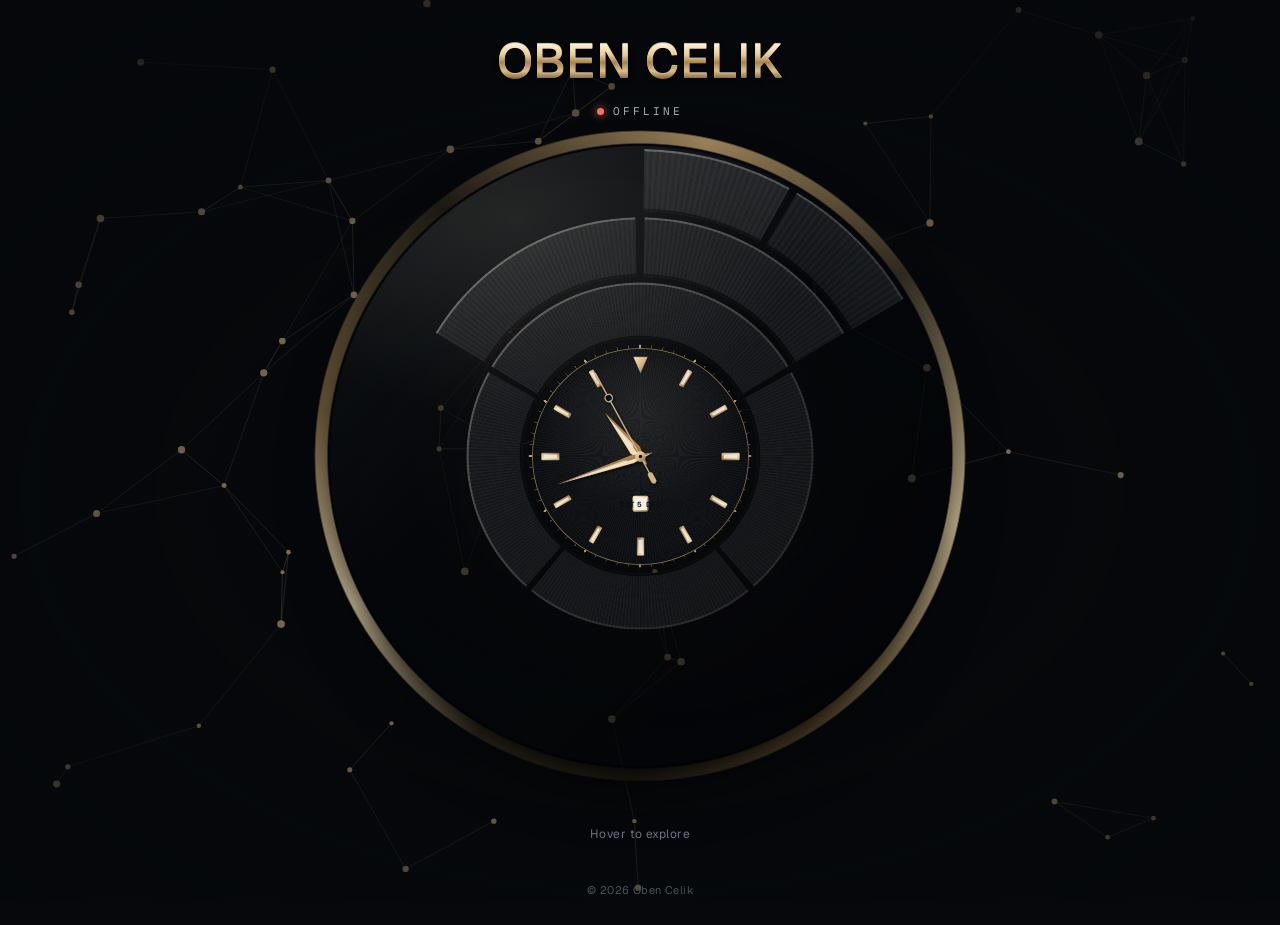
==== index.html @ d440b131 "Home: the dial becomes a watch, with a Lisbon clock and a gold nameplate - The centre is an analogue" ====
<!DOCTYPE html>
<html lang="en">
<head>
  <meta charset="UTF-8" />
  <meta name="viewport" content="width=device-width, initial-scale=1.0" />
  <title>OBEN CELIK</title>
  <meta name="description" content="Oben Celik, Product Manager in Lisbon. Case studies of my work, and the apps I shipped." />
  <link rel="preconnect" href="https://fonts.googleapis.com">
  <link rel="preconnect" href="https://fonts.gstatic.com" crossorigin>
  <link href="https://fonts.googleapis.com/css2?family=Geist:wght@300;400;500;600&family=Geist+Mono:wght@400&display=swap" rel="stylesheet">
  <link rel="stylesheet" href="assets/dial.css">
  <style>
    :root {
      --bg: #06080B;
      --ink: #F3EFE7;
      --text: #A9AEB6;
      --muted: #6E747D;
      --accent: #D4B483;
      --ease: cubic-bezier(.2, .8, .2, 1);
    }
    * { box-sizing: border-box; }
    html, body { margin: 0; }
    body {
      min-height: 100vh;
      background: var(--bg);
      color: var(--text);
      font-family: 'Geist', 'Helvetica Neue', sans-serif;
      -webkit-font-smoothing: antialiased;
      overflow-x: hidden;
      display: flex;
      flex-direction: column;
    }
    a { color: var(--text); }
    a:hover { color: var(--ink); }
    ::selection { background: var(--accent); color: var(--bg); }

    #network-bg { position: fixed; inset: 0; width: 100%; height: 100%; z-index: 0; pointer-events: none; opacity: 1; }
    .vignette {
      position: fixed; inset: 0; z-index: 0; pointer-events: none;
      background: radial-gradient(ellipse 70% 65% at 50% 55%, rgba(6,8,11,0.1) 0%, rgba(6,8,11,0.55) 60%, rgba(6,8,11,0.9) 100%);
    }

    .site-header, main, footer { position: relative; z-index: 1; }
    .site-header {
      display: flex; flex-wrap: wrap; justify-content: center; align-items: center; gap: 16px;
      padding: 20px clamp(16px, 4vw, 56px);
    }
    .brand { text-decoration: none; font-size: 48px; font-weight: 500; letter-spacing: 0.02em; text-transform: uppercase; color: var(--accent); padding: 10px 0; }
    .brand:hover { color: var(--accent); }
    /* entrance: the name drops in with the dial, the hint arrives last */
    @keyframes drop-in { from { opacity: 0; translate: 0 -8px; } }
    @keyframes fade-in { from { opacity: 0; } }
    .brand { animation: drop-in .8s var(--ease) both; }
    .hint { animation: fade-in .6s ease 1.1s both; }
    @media (prefers-reduced-motion: reduce) { .brand, .hint { animation: none; } }
    /* the name is drawn on a canvas that breaks into gold dots near the cursor
       (assets/name-particles.js): the real text stays for clicks and screen readers, just invisible */
    .brand.as-dots { color: transparent; animation: none; }
    /* without the canvas (reduced motion): the same polished gold, as plain text */
    .brand:not(.as-dots) {
      background: linear-gradient(180deg, #FFF4DC 18%, #E7CB93 40%, #A9834E 58%, #DDBE88 76%, #8F6E3E 92%);
      -webkit-background-clip: text; background-clip: text; color: transparent;
      filter: drop-shadow(0 2px 3px rgba(0,0,0,0.6));
    }
    .name-dots { position: absolute; left: 0; top: 0; z-index: 3; pointer-events: none; }

    /* status under the name: working (green, gently pulsing), studying (orange), offline (red) */
    .presence {
      flex-basis: 100%; margin: -14px 0 0; display: flex; justify-content: center; align-items: center; gap: 9px;
      font-family: 'Geist Mono', monospace; font-size: 11px; letter-spacing: 0.28em; text-transform: uppercase;
      color: var(--text); cursor: default; animation: fade-in .6s ease 1.6s both;
    }
    .presence-dot { position: relative; width: 7px; height: 7px; border-radius: 50%; background: var(--state); box-shadow: 0 0 8px var(--state); }
    .presence.is-working { --state: #6EE7A8; }
    .presence.is-studying { --state: #F0A35E; }
    .presence.is-offline { --state: #F07167; }
    .presence:not([class*="is-"]) { visibility: hidden; }
    .presence.is-working .presence-dot::after {
      content: ''; position: absolute; inset: 0; border-radius: 50%; background: var(--state);
      animation: presence-pulse 2.4s ease-out infinite;
    }
    @keyframes presence-pulse { from { transform: scale(1); opacity: .7; } to { transform: scale(3); opacity: 0; } }
    @media (prefers-reduced-motion: reduce) { .presence, .presence-dot::after { animation: none; } }

    main {
      flex: 1; display: flex; flex-direction: column; align-items: center; justify-content: center;
      gap: 28px; padding: 8px 16px 40px;
    }
    .intro { text-align: center; display: flex; flex-direction: column; gap: 14px; max-width: 680px; }
    .eyebrow { margin: 0; font-family: 'Geist Mono', monospace; font-size: 11px; letter-spacing: 0.32em; text-transform: uppercase; color: var(--accent); }
    h1 { margin: 0; font-size: clamp(30px, 4.6vw, 54px); font-weight: 300; line-height: 1.04; letter-spacing: -0.025em; color: var(--ink); }

    .hint { margin: 0; font-size: 12px; letter-spacing: 0.04em; color: var(--muted); text-align: center; min-height: 1.4em; }
    footer { padding: 0 16px 28px; text-align: center; font-size: 11px; color: #4C525A; letter-spacing: 0.04em; }

  </style>
</head>
<body>
  <canvas id="network-bg" data-rgb="212, 180, 131" aria-hidden="true"></canvas>
  <div class="vignette" aria-hidden="true"></div>

  <header class="site-header">
    <a class="brand" href="index.html">Oben Celik</a>
    <!-- my status on Lisbon time, set by assets/dial.js -->
    <p class="presence" id="presence"><span class="presence-dot" aria-hidden="true"></span><span class="presence-label"></span></p>
  </header>

  <main>
    <h1 class="sr-only">Oben Celik, Product Manager</h1>

    <div class="dial" id="dial" data-label="gold">
      <div class="dial-glow" aria-hidden="true"></div>
      <div class="dial-ring" aria-hidden="true"></div>
      <div class="dial-glass" aria-hidden="true"></div>
      <div class="ticks morph" id="ticks" aria-hidden="true"></div>
      <nav class="dial-nav" id="dial-nav" aria-label="Explore"></nav>
      <div class="core morph" id="core" aria-live="polite">
        <div class="core-inner" id="core-inner">
          <span class="core-status"><span class="core-dot" id="core-dot"></span><span id="core-status"></span></span>
          <span class="core-title" id="core-title"></span>
          <span class="core-text" id="core-text"></span>
          <span class="core-meta" id="core-meta"></span>
          <button type="button" class="core-back" id="core-back" hidden>Close</button>
        </div>
      </div>
    </div>

    <p class="hint" id="hint"></p>
  </main>

  <footer>&copy; 2026 Oben Celik</footer>

  <script src="assets/network-bg.js"></script>
  <script src="assets/dial.js"></script>
  <script src="assets/name-particles.js"></script>
</body>
</html>
---- assets/dial.css ----
/* Shared dial styles: homepage and the menu overlay on every other page */
.dial {
  --ink: #F3EFE7; --text: #A9AEB6; --muted: #6E747D; --accent: #D4B483;
  --ease: cubic-bezier(.22, 1, .36, 1); /* quick start, soft landing */
  font-family: 'Geist', 'Helvetica Neue', sans-serif;
}
.dial { position: relative; width: min(620px, 92vw, max(340px, calc(100vh - 170px))); aspect-ratio: 1 / 1; }
.dial-glow { position: absolute; inset: 8%; border-radius: 50%; background: radial-gradient(circle, rgba(212,180,131,0.07) 0%, transparent 68%); pointer-events: none; }
/* the watch case: a polished ring of brushed gold and steel, catching the light in bands */
.dial-ring {
  position: absolute; inset: -2.6%; border-radius: 50%; pointer-events: none;
  background: conic-gradient(from 210deg, #3A3022, #F2DFB4 9%, #7A6440 19%, #241F18 31%, #B8996A 45%, #3E3426 57%, #EAD5A8 70%, #6B5634 82%, #2A241B 92%, #3A3022);
  -webkit-mask: radial-gradient(closest-side, transparent 95.6%, #000 96.1%, #000 99.4%, transparent 100%);
  mask: radial-gradient(closest-side, transparent 95.6%, #000 96.1%, #000 99.4%, transparent 100%);
  opacity: .85;
}
.ticks {
  position: absolute; border-radius: 50%; pointer-events: none;
  background: repeating-conic-gradient(rgba(212,180,131,0.35) 0deg 0.5deg, transparent 0.5deg 6deg);
  -webkit-mask: radial-gradient(closest-side, transparent 90%, #000 91%, #000 97%, transparent 98%);
  mask: radial-gradient(closest-side, transparent 90%, #000 91%, #000 97%, transparent 98%);
  animation: spin 120s linear infinite;
}
/* A dark disc behind the wedges so the moving network doesn't show through. (A live blur here cost ~25% of the frame budget.) */
.dial-glass { position: absolute; inset: 0; border-radius: 50%; background: rgba(6, 8, 11, 0.62); pointer-events: none;
  box-shadow: 0 28px 60px -14px rgba(0,0,0,0.75), 0 8px 18px -6px rgba(0,0,0,0.6); } /* the watch sits on the page */
/* a fixed light over the bezel: lit from the top left, in shadow at the bottom right; it doesn't
   turn with the sections, so they move under it like a real bezel */
.dial-light {
  position: absolute; inset: 0; border-radius: 50%; pointer-events: none;
  background:
    radial-gradient(ellipse 70% 45% at 30% 12%, rgba(255,246,228,0.10), transparent 70%),
    linear-gradient(140deg, rgba(255,255,255,0.05) 0%, transparent 45%, rgba(0,0,0,0.32) 100%);
}
.rotor { position: absolute; inset: 0; transition: transform .55s var(--ease); will-change: transform; }
.dial-nav { position: absolute; inset: 0; }
.wedge {
  position: absolute; inset: 0; width: 100%; height: 100%;
  margin: 0; padding: 0; border: 0; font: inherit; text-align: center; text-decoration: none; cursor: pointer;
  background-color: rgba(31,34,39,0.94);
  /* ceramic bezel: a fine radial grain, a little lighter towards the outer edge */
  background-image:
    repeating-conic-gradient(rgba(255,255,255,0.022) 0deg 0.6deg, rgba(0,0,0,0.05) 0.6deg 1.2deg),
    radial-gradient(circle at 50% 50%, rgba(0,0,0,0.25) 50%, rgba(255,255,255,0.06) 100%);
  color: #E6E1D8;
  transition: clip-path .45s var(--ease), background-color .2s ease, color .2s ease, transform .3s var(--ease), filter .3s ease;
  outline: none;
}
/* hovered: the section lifts a touch towards you and catches more light */
.wedge:hover, .wedge:focus-visible { transform: scale(1.012); filter: brightness(1.12); }
.wedge .edge { position: absolute; inset: 0; background: var(--accent); opacity: 0; transition: clip-path .45s var(--ease), opacity .2s ease, background .2s ease; }
/* hover-to-open countdown: fills the wedge with the "selected" gold as it runs (dial.js) */
.wedge .sweep { position: absolute; inset: 0; background: rgba(212,180,131,0.2); opacity: 0; pointer-events: none; transition: opacity .25s ease; }
.labels { position: absolute; inset: 0; width: 100%; height: 100%; pointer-events: none; overflow: visible; transition: opacity .16s ease; }
.labels text { font-family: 'Geist', 'Helvetica Neue', sans-serif; font-weight: 500; text-anchor: middle; dominant-baseline: central; transition: fill .25s ease; }
/* label looks: data-label on #dial */
.labels text { paint-order: stroke; stroke: rgba(6,8,11,0.55); stroke-width: 0.12px; }
#dial[data-label="gold"] .labels text { font-weight: 600; }
#dial[data-label="serif"] .labels text { font-family: 'Cormorant Garamond', Georgia, serif; font-weight: 600; }
.sr-only { position: absolute; width: 1px; height: 1px; padding: 0; margin: -1px; overflow: hidden; clip: rect(0 0 0 0); white-space: nowrap; border: 0; }
.morph { transition: left .45s var(--ease), top .45s var(--ease), width .45s var(--ease), height .45s var(--ease), border-color .2s ease; }

.core {
  position: absolute; border-radius: 50%; overflow: hidden;
  background: rgba(9,12,16,0.78);
  -webkit-backdrop-filter: blur(16px); backdrop-filter: blur(16px);
  border: 1px solid rgba(243,239,231,0.12);
  display: flex; align-items: center; justify-content: center;
}
/* Everything inside the centre circle scales with --s, set by dial.js so the content always fits the circle */
.core-inner {
  --s: 1;
  display: flex; flex-direction: column; align-items: center; text-align: center;
  gap: calc(9px * var(--s));
  flex: none;
}
.core-status { font-family: 'Geist Mono', monospace; font-size: calc(10px * var(--s)); letter-spacing: 0.26em; text-transform: uppercase; color: #8A8F98; display: flex; align-items: center; justify-content: center; gap: calc(7px * var(--s)); white-space: nowrap; }
.core-dot { width: 5px; height: 5px; border-radius: 50%; flex: none; }
.core-title { font-size: calc(29px * var(--s)); font-weight: 300; letter-spacing: -0.02em; line-height: 1.08; color: var(--ink); }
.core-text { font-size: calc(13.5px * var(--s)); line-height: 1.45; color: var(--text); display: -webkit-box; -webkit-line-clamp: 4; -webkit-box-orient: vertical; overflow: hidden; }
/* The resting centre is a Lisbon clock (dial.js): the disk is the face, its hands sweep the whole
   circle behind the text, and the tick ring around it is the minute track. */
.core-face { position: absolute; inset: 0; width: 100%; height: 100%; pointer-events: none; opacity: 0; transition: opacity .35s ease; }
.core.as-clock .core-face { opacity: 1; }
.core-face .cf-date { font-family: 'Geist', 'Helvetica Neue', sans-serif; font-size: 3.4px; font-weight: 600; letter-spacing: 0.35px; fill: #0B0E12; }
/* the sunburst dial: fine brushed rays and a soft sheen from the top, fading in with the hands */
.core::before {
  content: ''; position: absolute; inset: 0; border-radius: 50%; pointer-events: none; opacity: 0; transition: opacity .35s ease;
  background:
    radial-gradient(circle at 50% 30%, rgba(247,232,200,0.09), transparent 55%),
    radial-gradient(circle, transparent 60%, rgba(0,0,0,0.45) 100%),
    repeating-conic-gradient(rgba(255,255,255,0.028) 0deg 0.75deg, rgba(0,0,0,0.035) 0.75deg 1.5deg),
    #0C0F13;
}
.core.as-clock::before { opacity: 1; }
.core-inner { position: relative; }
.core-status[hidden], .core-title[hidden], .core-text[hidden], .core-meta[hidden] { display: none; }
/* "Show me everything": a small text link under the dial (dial.js) */
.dial-all {
  margin: -12px 0 -10px; padding: 6px 4px; background: none; border: 0; cursor: pointer;
  font-family: 'Geist Mono', monospace; font-size: 11px; letter-spacing: 0.22em; text-transform: uppercase;
  color: var(--accent, #D4B483); opacity: .75; transition: opacity .25s ease, visibility .25s;
  text-decoration: underline; text-decoration-color: rgba(212,180,131,0.35); text-underline-offset: 5px;
}
.dial-all:hover, .dial-all:focus-visible { opacity: 1; text-decoration-color: currentColor; }
.dial-all.is-off { opacity: 0; visibility: hidden; }
/* the printing stays readable as the hands pass behind it */
.core.as-clock .core-inner { text-shadow: 0 0 6px rgba(9,12,16,0.95), 0 0 2px rgba(9,12,16,0.95); }
.core-meta { font-family: 'Geist Mono', monospace; font-size: calc(10px * var(--s)); letter-spacing: 0.04em; color: var(--muted); max-width: 100%; white-space: nowrap; overflow: hidden; text-overflow: ellipsis; }
.core-back {
  margin-top: calc(2px * var(--s)); height: calc(34px * var(--s)); min-height: 28px; padding: 0 calc(18px * var(--s)); border-radius: 999px;
  border: 1px solid var(--accent); background: transparent; color: var(--accent);
  font-family: 'Geist', sans-serif; font-size: calc(11px * var(--s)); letter-spacing: 0.2em; text-transform: uppercase; cursor: pointer;
}
.core-back:hover { background: rgba(212,180,131,0.1); }
.core-back[hidden] { display: none; }


@keyframes spin { to { transform: rotate(360deg); } }
/* while the centre is the clock, the tick ring is its minute track: still, with 12 at the top and
   every fifth tick (the hours) bolder. The entrance's spin-in (.intro, below) still plays. */
.dial.clock-on .ticks {
  animation: none;
  background:
    repeating-conic-gradient(from -0.5deg, rgba(212,180,131,0.85) 0deg 1deg, transparent 1deg 30deg),
    repeating-conic-gradient(from -0.25deg, rgba(212,180,131,0.35) 0deg 0.5deg, transparent 0.5deg 6deg);
}

/* ---------- Entrance (homepage only; dial.js adds .intro and removes it when done) ----------
   ring and glow -> ticks spin in and settle -> wedges, clockwise from Projects -> centre -> text */
@keyframes intro-fade { from { opacity: 0; } }
@keyframes intro-grow { from { opacity: 0; scale: .9; } }
@keyframes intro-ticks { from { opacity: 0; rotate: -160deg; } }
@keyframes intro-wedge { from { opacity: 0; rotate: -14deg; scale: .94; } }
@keyframes intro-core { from { opacity: 0; scale: .7; } }
@keyframes intro-rise { from { opacity: 0; translate: 0 6px; } }
.dial.intro .dial-glow, .dial.intro .dial-ring, .dial.intro .dial-glass { animation: intro-grow .7s var(--ease) both; }
.dial.intro .ticks { animation: spin 120s linear infinite, intro-ticks 1.2s var(--ease) .1s both; }
.dial.intro .wedge { animation: intro-wedge .6s var(--ease) calc(.25s + var(--i, 0) * .09s) both; }
.dial.intro .core { animation: intro-core .7s var(--ease) .35s both; }
.dial.intro .core-inner { animation: intro-rise .5s var(--ease) .75s both; }
.dial.intro .labels { animation: intro-fade .5s ease .8s both; }
/* while the opening demo plays (dial.js), the wedges carry no text */
.dial.quiet .labels { opacity: 0 !important; }

@media (prefers-reduced-motion: reduce) {
  .ticks { animation: none; }
  .wedge, .wedge .edge, .labels, .morph, .rotor { transition: none; }
}

/* ---------- CV paper (homepage; dial.js + network-bg.js) ----------
   The network forms the sheet first; .show then brings the real page in, from blurred to sharp.
   The top-right corner is cut to match the folded corner the nodes draw. */
.cv-paper {
  position: fixed; z-index: 4; display: block; background: #fff; border-radius: 2px;
  clip-path: polygon(0 0, 87% 0, 100% 9.2%, 100% 100%, 0 100%);
  opacity: 0; visibility: hidden; filter: blur(10px); transform: scale(.97);
  transition: opacity .4s ease, filter .6s ease, transform .6s cubic-bezier(.22, 1, .36, 1), visibility 0s linear .4s;
}
.cv-paper.armed { visibility: visible; transition: opacity .4s ease, filter .6s ease, transform .6s cubic-bezier(.22, 1, .36, 1); }
.cv-paper.show { opacity: .97; filter: none; transform: none; }
.cv-paper img { display: block; width: 100%; height: 100%; object-fit: cover; }
@media (prefers-reduced-motion: reduce) { .cv-paper, .cv-paper.armed { filter: none; transform: none; transition: opacity .2s ease; } }

/* ---------- Menu overlay (every page except the homepage) ---------- */
.menu-overlay {
  position: fixed; inset: 0; z-index: 50;
  display: flex; flex-direction: column; align-items: center; justify-content: center; gap: 22px;
  padding: 16px;
  background: rgba(6, 8, 11, 0.92); /* no live blur: it made the menu animation stutter over the moving background */
  opacity: 0; visibility: hidden;
  transition: opacity .3s ease, visibility 0s linear .3s;
}
.menu-overlay.open { opacity: 1; visibility: visible; transition: opacity .3s ease; }
.menu-overlay .dial { width: min(480px, 88vw, calc(100vh - 150px)); transform: scale(.94); transition: transform .45s cubic-bezier(.2, .8, .2, 1); }
.menu-overlay.open .dial { transform: scale(1); }
.menu-close {
  position: absolute; top: 20px; right: 20px; width: 44px; height: 44px; border-radius: 50%;
  display: flex; align-items: center; justify-content: center;
  background: transparent; border: 1px solid rgba(243, 239, 231, 0.14); color: #A9AEB6; cursor: pointer;
}
.menu-close:hover { color: #D4B483; border-color: rgba(212, 180, 131, 0.5); }
.menu-home { font-family: 'Geist', sans-serif; font-size: 13px; letter-spacing: 0.06em; color: #A9AEB6; text-decoration: none; padding: 10px 4px; }
.menu-home:hover { color: #D4B483; }

/* The name in the top left that opens the menu */
.menu-trigger {
  display: inline-flex; align-items: center; gap: 10px;
  background: none; border: 0; padding: 8px 0; cursor: pointer;
  font-family: 'Geist', 'Helvetica Neue', sans-serif; font-size: 17px; font-weight: 500; letter-spacing: 0.02em; color: #D4B483;
}
.menu-trigger .menu-icon { flex: none; transition: transform .6s cubic-bezier(.2, .8, .2, 1); }
.menu-trigger:hover .menu-icon, .menu-trigger:focus-visible .menu-icon { transform: rotate(90deg); }
.menu-trigger .menu-label { font-family: 'Geist Mono', monospace; font-size: 10px; letter-spacing: 0.24em; text-transform: uppercase; color: #6E747D; margin-left: 4px; }
.menu-trigger:hover .menu-label { color: #A9AEB6; }
@media (prefers-reduced-motion: reduce) {
  .menu-overlay, .menu-overlay .dial, .menu-trigger .menu-icon { transition: none; }
}

/* Breadcrumbs in the header of every other page */
.crumbs ol { display: flex; flex-wrap: wrap; align-items: center; gap: 4px 0; margin: 0; padding: 0; list-style: none;
  font-family: 'Geist Mono', monospace; font-size: 11px; letter-spacing: 0.14em; text-transform: uppercase; color: #6E747D; }
.crumbs li + li::before { content: '/'; margin: 0 10px; color: #3A4048; }
.crumbs a { color: #8A8F98; text-decoration: none; padding: 6px 0; }
.crumbs a:hover { color: #D4B483; }
.crumbs [aria-current] { color: #E6E1D8; }
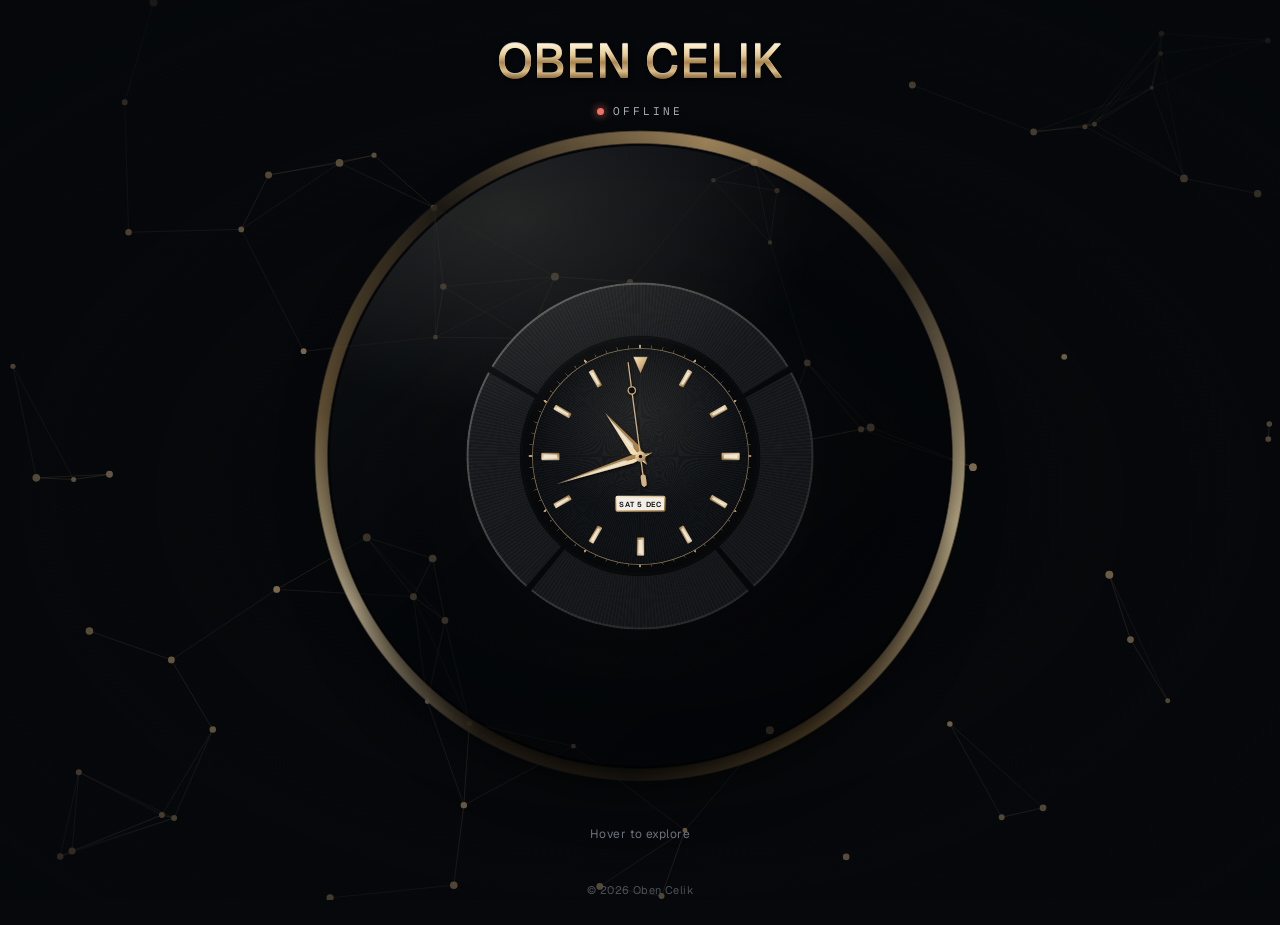
==== commit 99d17e77: "Dial: drop the dot-and-label status line from the centre Removed from every selection (CV, Contact, " ====
--- a/index.html
+++ b/index.html
@@ -116,7 +116,6 @@
       <nav class="dial-nav" id="dial-nav" aria-label="Explore"></nav>
       <div class="core morph" id="core" aria-live="polite">
         <div class="core-inner" id="core-inner">
-          <span class="core-status"><span class="core-dot" id="core-dot"></span><span id="core-status"></span></span>
           <span class="core-title" id="core-title"></span>
           <span class="core-text" id="core-text"></span>
           <span class="core-meta" id="core-meta"></span>
--- a/assets/dial.css
+++ b/assets/dial.css
@@ -74,8 +74,6 @@
   gap: calc(9px * var(--s));
   flex: none;
 }
-.core-status { font-family: 'Geist Mono', monospace; font-size: calc(10px * var(--s)); letter-spacing: 0.26em; text-transform: uppercase; color: #8A8F98; display: flex; align-items: center; justify-content: center; gap: calc(7px * var(--s)); white-space: nowrap; }
-.core-dot { width: 5px; height: 5px; border-radius: 50%; flex: none; }
 .core-title { font-size: calc(29px * var(--s)); font-weight: 300; letter-spacing: -0.02em; line-height: 1.08; color: var(--ink); }
 .core-text { font-size: calc(13.5px * var(--s)); line-height: 1.45; color: var(--text); display: -webkit-box; -webkit-line-clamp: 4; -webkit-box-orient: vertical; overflow: hidden; }
 /* The resting centre is a Lisbon clock (dial.js): the disk is the face, its hands sweep the whole
@@ -94,7 +92,7 @@
 }
 .core.as-clock::before { opacity: 1; }
 .core-inner { position: relative; }
-.core-status[hidden], .core-title[hidden], .core-text[hidden], .core-meta[hidden] { display: none; }
+.core-title[hidden], .core-text[hidden], .core-meta[hidden] { display: none; }
 /* "Show me everything": a small text link under the dial (dial.js) */
 .dial-all {
   margin: -12px 0 -10px; padding: 6px 4px; background: none; border: 0; cursor: pointer;
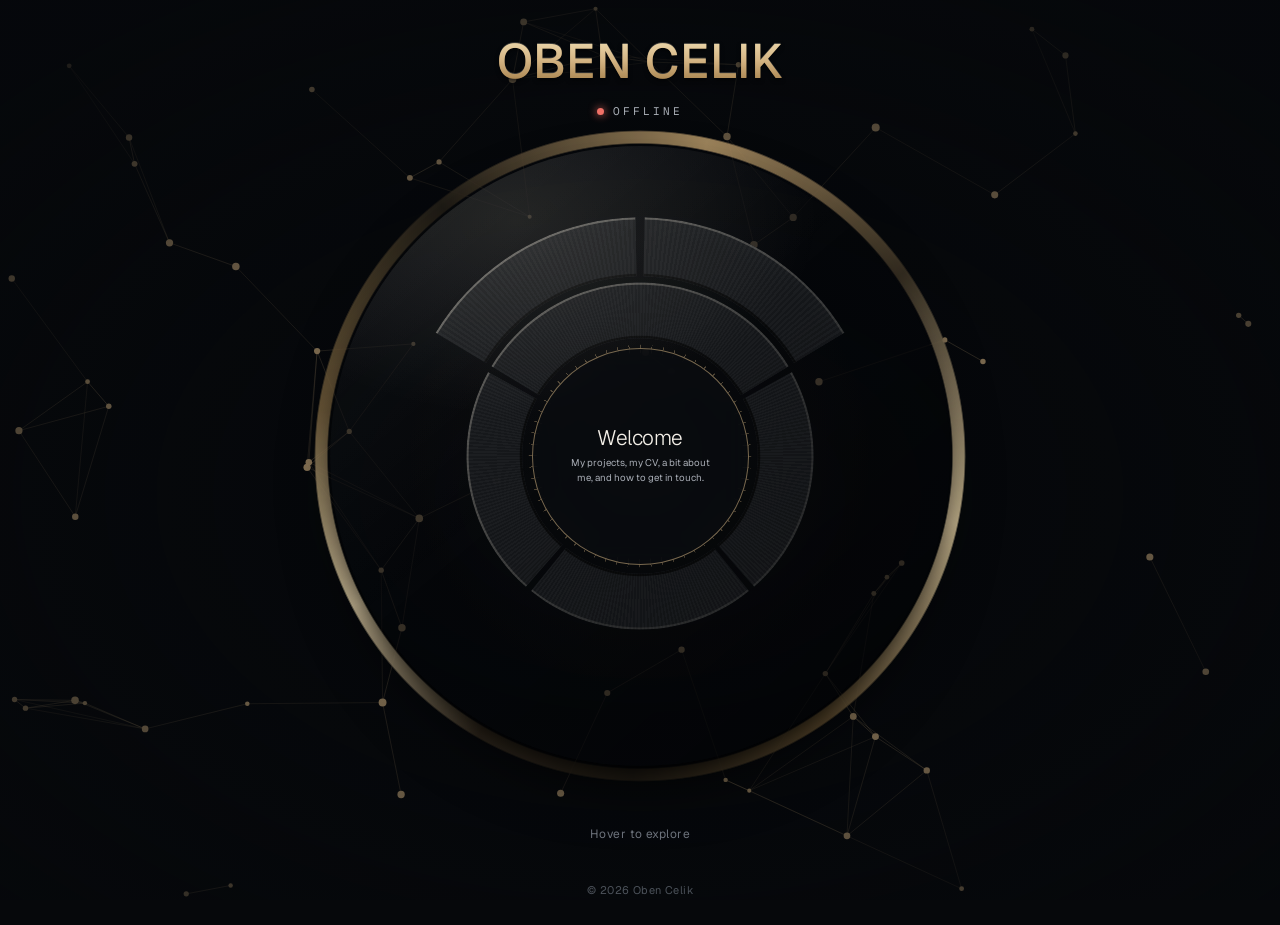
==== commit 33b662d5: "Home: a softer, satin gold for the name Three-stop gradient instead of mirror-polished bands, a fain" ====
--- a/index.html
+++ b/index.html
@@ -56,9 +56,9 @@
     /* the name is drawn on a canvas that breaks into gold dots near the cursor
        (assets/name-particles.js): the real text stays for clicks and screen readers, just invisible */
     .brand.as-dots { color: transparent; animation: none; }
-    /* without the canvas (reduced motion): the same polished gold, as plain text */
+    /* without the canvas (reduced motion): the same satin gold, as plain text */
     .brand:not(.as-dots) {
-      background: linear-gradient(180deg, #FFF4DC 18%, #E7CB93 40%, #A9834E 58%, #DDBE88 76%, #8F6E3E 92%);
+      background: linear-gradient(180deg, #E8D2A6 20%, #D4B483 55%, #B08C58 90%);
       -webkit-background-clip: text; background-clip: text; color: transparent;
       filter: drop-shadow(0 2px 3px rgba(0,0,0,0.6));
     }
--- a/assets/dial.css
+++ b/assets/dial.css
@@ -76,23 +76,7 @@
 }
 .core-title { font-size: calc(29px * var(--s)); font-weight: 300; letter-spacing: -0.02em; line-height: 1.08; color: var(--ink); }
 .core-text { font-size: calc(13.5px * var(--s)); line-height: 1.45; color: var(--text); display: -webkit-box; -webkit-line-clamp: 4; -webkit-box-orient: vertical; overflow: hidden; }
-/* The resting centre is a Lisbon clock (dial.js): the disk is the face, its hands sweep the whole
-   circle behind the text, and the tick ring around it is the minute track. */
-.core-face { position: absolute; inset: 0; width: 100%; height: 100%; pointer-events: none; opacity: 0; transition: opacity .35s ease; }
-.core.as-clock .core-face { opacity: 1; }
-.core-face .cf-date { font-family: 'Geist', 'Helvetica Neue', sans-serif; font-size: 3.4px; font-weight: 600; letter-spacing: 0.35px; fill: #0B0E12; }
-/* the sunburst dial: fine brushed rays and a soft sheen from the top, fading in with the hands */
-.core::before {
-  content: ''; position: absolute; inset: 0; border-radius: 50%; pointer-events: none; opacity: 0; transition: opacity .35s ease;
-  background:
-    radial-gradient(circle at 50% 30%, rgba(247,232,200,0.09), transparent 55%),
-    radial-gradient(circle, transparent 60%, rgba(0,0,0,0.45) 100%),
-    repeating-conic-gradient(rgba(255,255,255,0.028) 0deg 0.75deg, rgba(0,0,0,0.035) 0.75deg 1.5deg),
-    #0C0F13;
-}
-.core.as-clock::before { opacity: 1; }
-.core-inner { position: relative; }
-.core-title[hidden], .core-text[hidden], .core-meta[hidden] { display: none; }
+.core-meta[hidden] { display: none; }
 /* "Show me everything": a small text link under the dial (dial.js) */
 .dial-all {
   margin: -12px 0 -10px; padding: 6px 4px; background: none; border: 0; cursor: pointer;
@@ -102,8 +86,6 @@
 }
 .dial-all:hover, .dial-all:focus-visible { opacity: 1; text-decoration-color: currentColor; }
 .dial-all.is-off { opacity: 0; visibility: hidden; }
-/* the printing stays readable as the hands pass behind it */
-.core.as-clock .core-inner { text-shadow: 0 0 6px rgba(9,12,16,0.95), 0 0 2px rgba(9,12,16,0.95); }
 .core-meta { font-family: 'Geist Mono', monospace; font-size: calc(10px * var(--s)); letter-spacing: 0.04em; color: var(--muted); max-width: 100%; white-space: nowrap; overflow: hidden; text-overflow: ellipsis; }
 .core-back {
   margin-top: calc(2px * var(--s)); height: calc(34px * var(--s)); min-height: 28px; padding: 0 calc(18px * var(--s)); border-radius: 999px;
@@ -115,15 +97,6 @@
 
 
 @keyframes spin { to { transform: rotate(360deg); } }
-/* while the centre is the clock, the tick ring is its minute track: still, with 12 at the top and
-   every fifth tick (the hours) bolder. The entrance's spin-in (.intro, below) still plays. */
-.dial.clock-on .ticks {
-  animation: none;
-  background:
-    repeating-conic-gradient(from -0.5deg, rgba(212,180,131,0.85) 0deg 1deg, transparent 1deg 30deg),
-    repeating-conic-gradient(from -0.25deg, rgba(212,180,131,0.35) 0deg 0.5deg, transparent 0.5deg 6deg);
-}
-
 /* ---------- Entrance (homepage only; dial.js adds .intro and removes it when done) ----------
    ring and glow -> ticks spin in and settle -> wedges, clockwise from Projects -> centre -> text */
 @keyframes intro-fade { from { opacity: 0; } }
@@ -158,6 +131,10 @@
 .cv-paper.armed { visibility: visible; transition: opacity .4s ease, filter .6s ease, transform .6s cubic-bezier(.22, 1, .36, 1); }
 .cv-paper.show { opacity: .97; filter: none; transform: none; }
 .cv-paper img { display: block; width: 100%; height: 100%; object-fit: cover; }
+/* phones: while the paper is up the dial sits small at the bottom (dial.js), so the page holds still
+   and the hint and footer under it step aside */
+body.cv-stacked { overflow: hidden; }
+body.cv-stacked .hint, body.cv-stacked footer { visibility: hidden; }
 @media (prefers-reduced-motion: reduce) { .cv-paper, .cv-paper.armed { filter: none; transform: none; transition: opacity .2s ease; } }
 
 /* ---------- Menu overlay (every page except the homepage) ---------- */
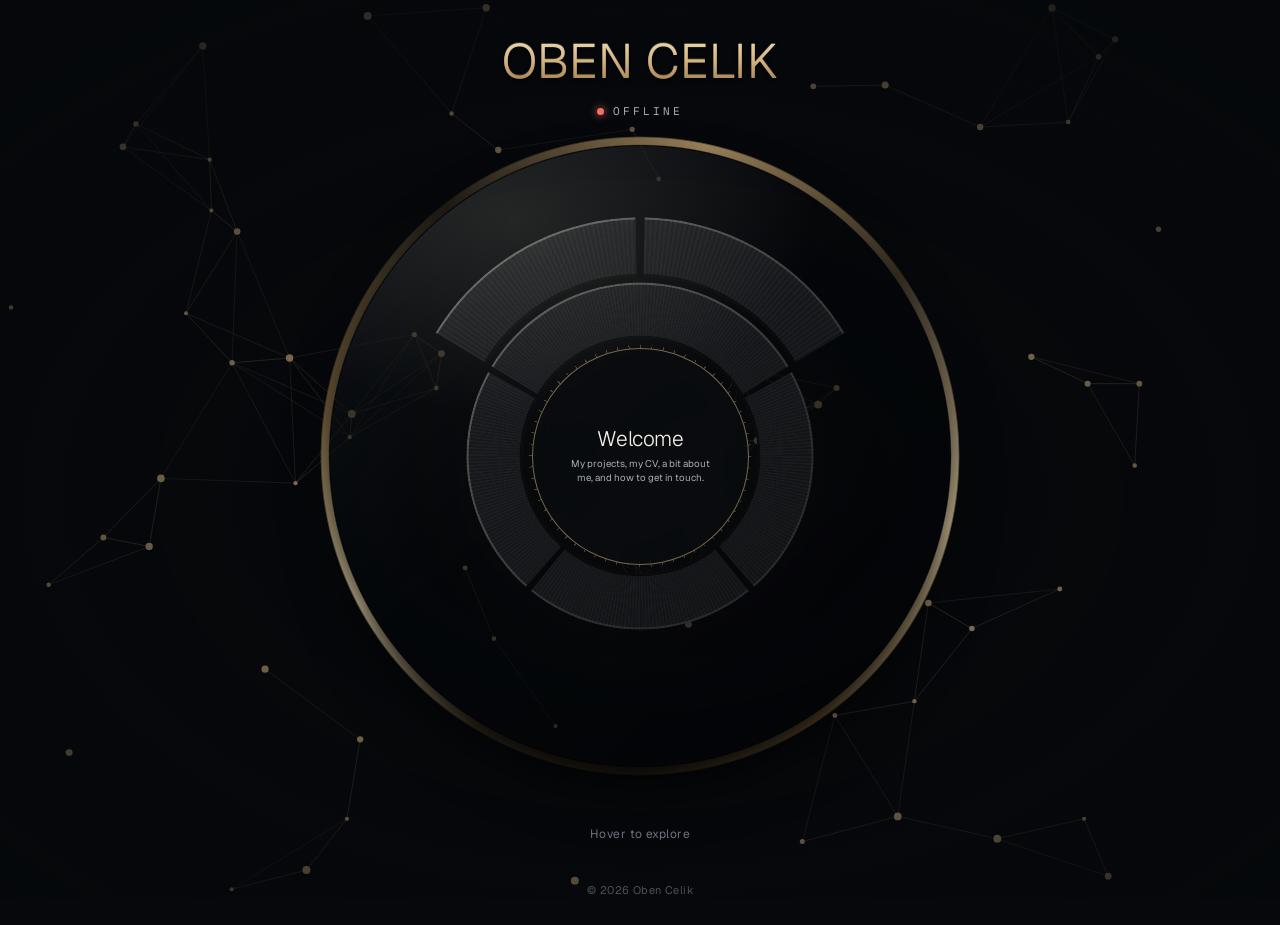
==== commit 062534c6: "Home: a lighter weight for the name Geist 300 instead of 500, to go with the softer gold.  Co-Author" ====
--- a/index.html
+++ b/index.html
@@ -45,7 +45,7 @@
       display: flex; flex-wrap: wrap; justify-content: center; align-items: center; gap: 16px;
       padding: 20px clamp(16px, 4vw, 56px);
     }
-    .brand { text-decoration: none; font-size: 48px; font-weight: 500; letter-spacing: 0.02em; text-transform: uppercase; color: var(--accent); padding: 10px 0; }
+    .brand { text-decoration: none; font-size: 48px; font-weight: 300; letter-spacing: 0.02em; text-transform: uppercase; color: var(--accent); padding: 10px 0; }
     .brand:hover { color: var(--accent); }
     /* entrance: the name drops in with the dial, the hint arrives last */
     @keyframes drop-in { from { opacity: 0; translate: 0 -8px; } }
--- a/assets/dial.css
+++ b/assets/dial.css
@@ -8,10 +8,10 @@
 .dial-glow { position: absolute; inset: 8%; border-radius: 50%; background: radial-gradient(circle, rgba(212,180,131,0.07) 0%, transparent 68%); pointer-events: none; }
 /* the watch case: a polished ring of brushed gold and steel, catching the light in bands */
 .dial-ring {
-  position: absolute; inset: -2.6%; border-radius: 50%; pointer-events: none;
+  position: absolute; inset: -1.6%; border-radius: 50%; pointer-events: none;
   background: conic-gradient(from 210deg, #3A3022, #F2DFB4 9%, #7A6440 19%, #241F18 31%, #B8996A 45%, #3E3426 57%, #EAD5A8 70%, #6B5634 82%, #2A241B 92%, #3A3022);
-  -webkit-mask: radial-gradient(closest-side, transparent 95.6%, #000 96.1%, #000 99.4%, transparent 100%);
-  mask: radial-gradient(closest-side, transparent 95.6%, #000 96.1%, #000 99.4%, transparent 100%);
+  -webkit-mask: radial-gradient(closest-side, transparent 97%, #000 97.4%, #000 99.4%, transparent 100%);
+  mask: radial-gradient(closest-side, transparent 97%, #000 97.4%, #000 99.4%, transparent 100%);
   opacity: .85;
 }
 .ticks {
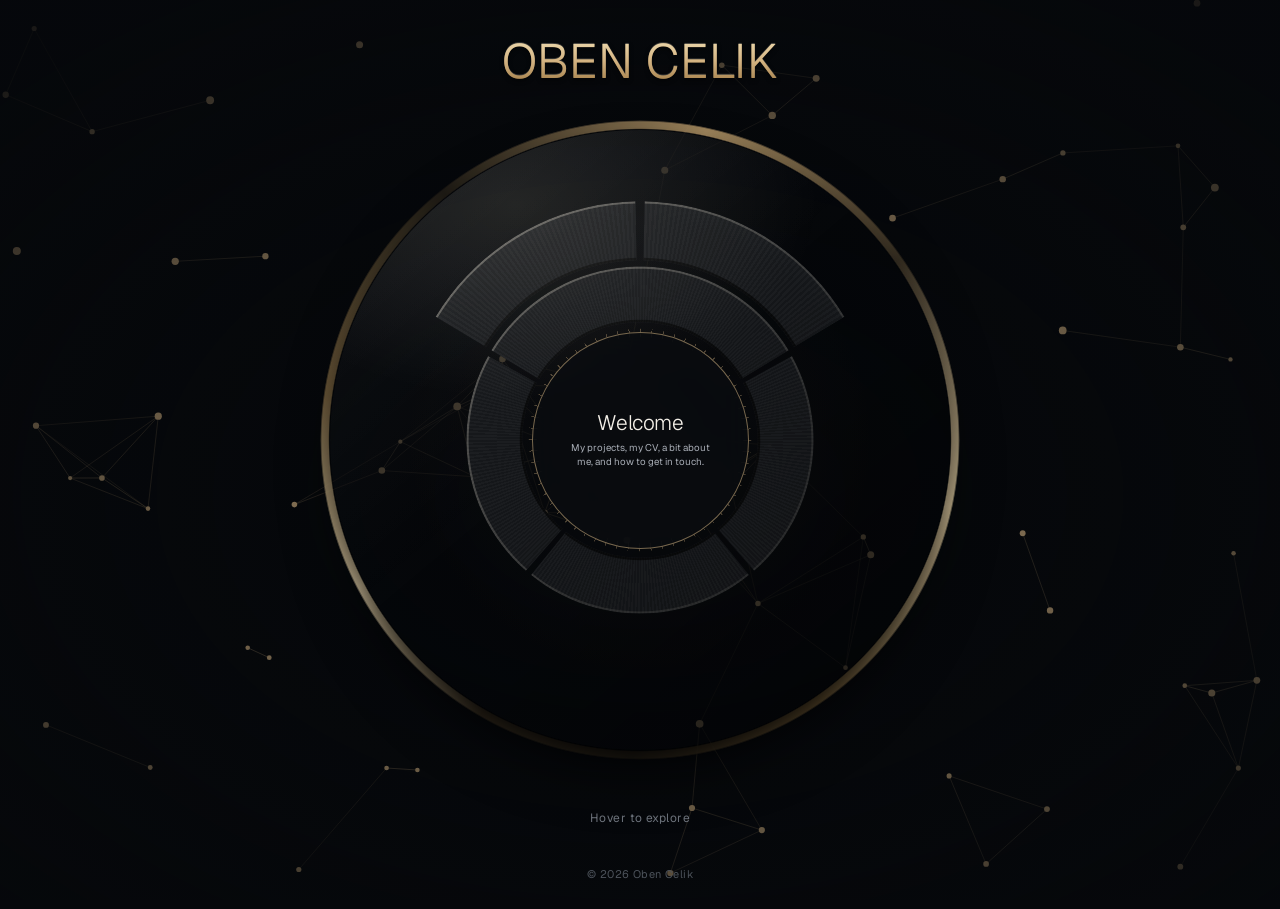
==== commit 8d4f66c3: "Home: remove the status line under the name No more working / studying / offline dot: it raised more" ====
--- a/index.html
+++ b/index.html
@@ -64,24 +64,6 @@
     }
     .name-dots { position: absolute; left: 0; top: 0; z-index: 3; pointer-events: none; }
 
-    /* status under the name: working (green, gently pulsing), studying (orange), offline (red) */
-    .presence {
-      flex-basis: 100%; margin: -14px 0 0; display: flex; justify-content: center; align-items: center; gap: 9px;
-      font-family: 'Geist Mono', monospace; font-size: 11px; letter-spacing: 0.28em; text-transform: uppercase;
-      color: var(--text); cursor: default; animation: fade-in .6s ease 1.6s both;
-    }
-    .presence-dot { position: relative; width: 7px; height: 7px; border-radius: 50%; background: var(--state); box-shadow: 0 0 8px var(--state); }
-    .presence.is-working { --state: #6EE7A8; }
-    .presence.is-studying { --state: #F0A35E; }
-    .presence.is-offline { --state: #F07167; }
-    .presence:not([class*="is-"]) { visibility: hidden; }
-    .presence.is-working .presence-dot::after {
-      content: ''; position: absolute; inset: 0; border-radius: 50%; background: var(--state);
-      animation: presence-pulse 2.4s ease-out infinite;
-    }
-    @keyframes presence-pulse { from { transform: scale(1); opacity: .7; } to { transform: scale(3); opacity: 0; } }
-    @media (prefers-reduced-motion: reduce) { .presence, .presence-dot::after { animation: none; } }
-
     main {
       flex: 1; display: flex; flex-direction: column; align-items: center; justify-content: center;
       gap: 28px; padding: 8px 16px 40px;
@@ -101,8 +83,6 @@
 
   <header class="site-header">
     <a class="brand" href="index.html">Oben Celik</a>
-    <!-- my status on Lisbon time, set by assets/dial.js -->
-    <p class="presence" id="presence"><span class="presence-dot" aria-hidden="true"></span><span class="presence-label"></span></p>
   </header>
 
   <main>
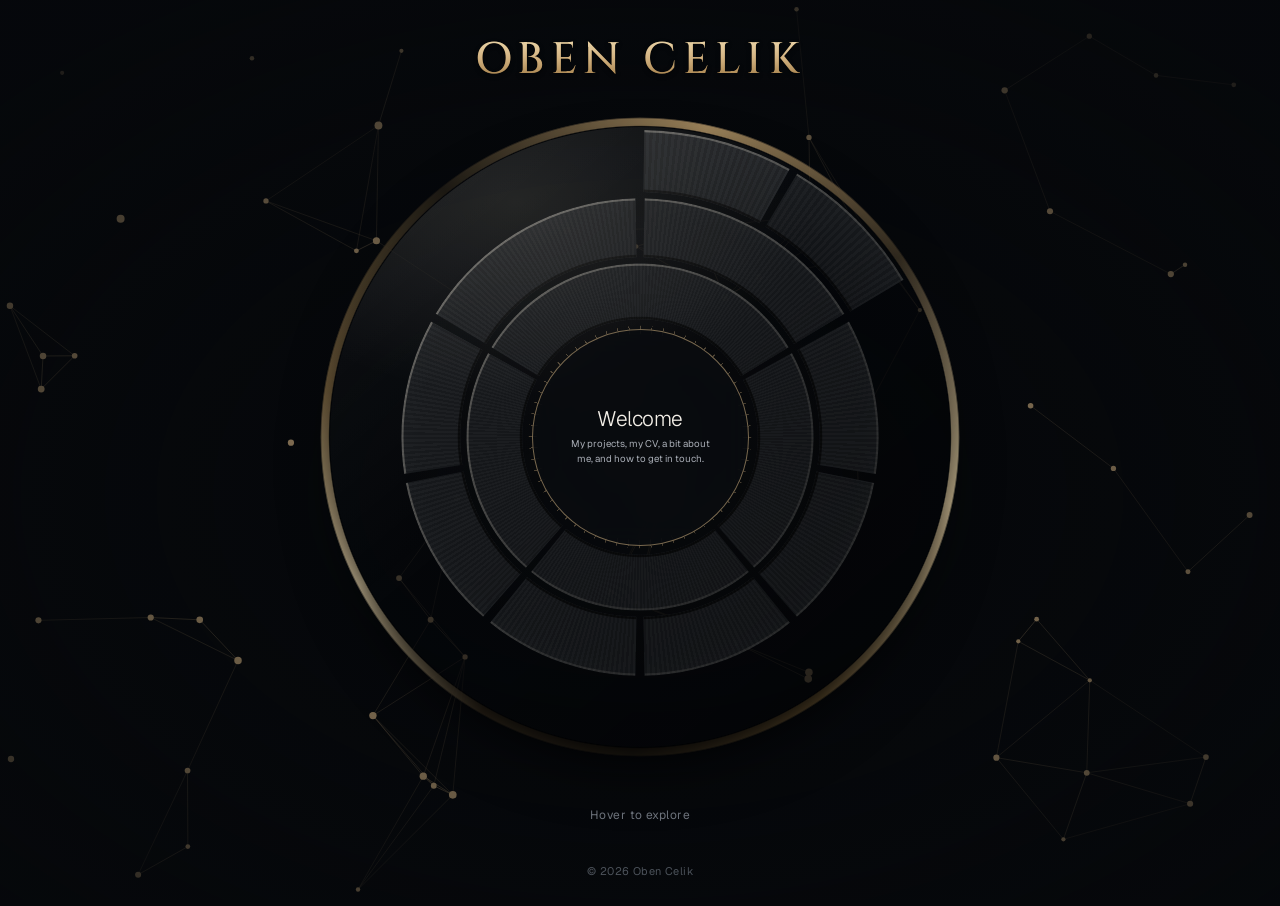
==== commit c1e14e00: "Home: set the name in Roman capitals (Cinzel) Like the engraved name on a watch dial, to match the d" ====
--- a/index.html
+++ b/index.html
@@ -7,7 +7,7 @@
   <meta name="description" content="Oben Celik, Product Manager in Lisbon. Case studies of my work, and the apps I shipped." />
   <link rel="preconnect" href="https://fonts.googleapis.com">
   <link rel="preconnect" href="https://fonts.gstatic.com" crossorigin>
-  <link href="https://fonts.googleapis.com/css2?family=Geist:wght@300;400;500;600&family=Geist+Mono:wght@400&display=swap" rel="stylesheet">
+  <link href="https://fonts.googleapis.com/css2?family=Cinzel:wght@500&family=Geist:wght@300;400;500;600&family=Geist+Mono:wght@400&display=swap" rel="stylesheet">
   <link rel="stylesheet" href="assets/dial.css">
   <style>
     :root {
@@ -45,7 +45,8 @@
       display: flex; flex-wrap: wrap; justify-content: center; align-items: center; gap: 16px;
       padding: 20px clamp(16px, 4vw, 56px);
     }
-    .brand { text-decoration: none; font-size: 48px; font-weight: 300; letter-spacing: 0.02em; text-transform: uppercase; color: var(--accent); padding: 10px 0; }
+    /* the name in Roman capitals, like the engraved name on a watch dial; it scales down on narrow phones */
+    .brand { text-decoration: none; font-family: 'Cinzel', Georgia, serif; font-size: clamp(30px, 9vw, 44px); font-weight: 500; letter-spacing: 0.14em; text-transform: uppercase; color: var(--accent); padding: 10px 0; }
     .brand:hover { color: var(--accent); }
     /* entrance: the name drops in with the dial, the hint arrives last */
     @keyframes drop-in { from { opacity: 0; translate: 0 -8px; } }
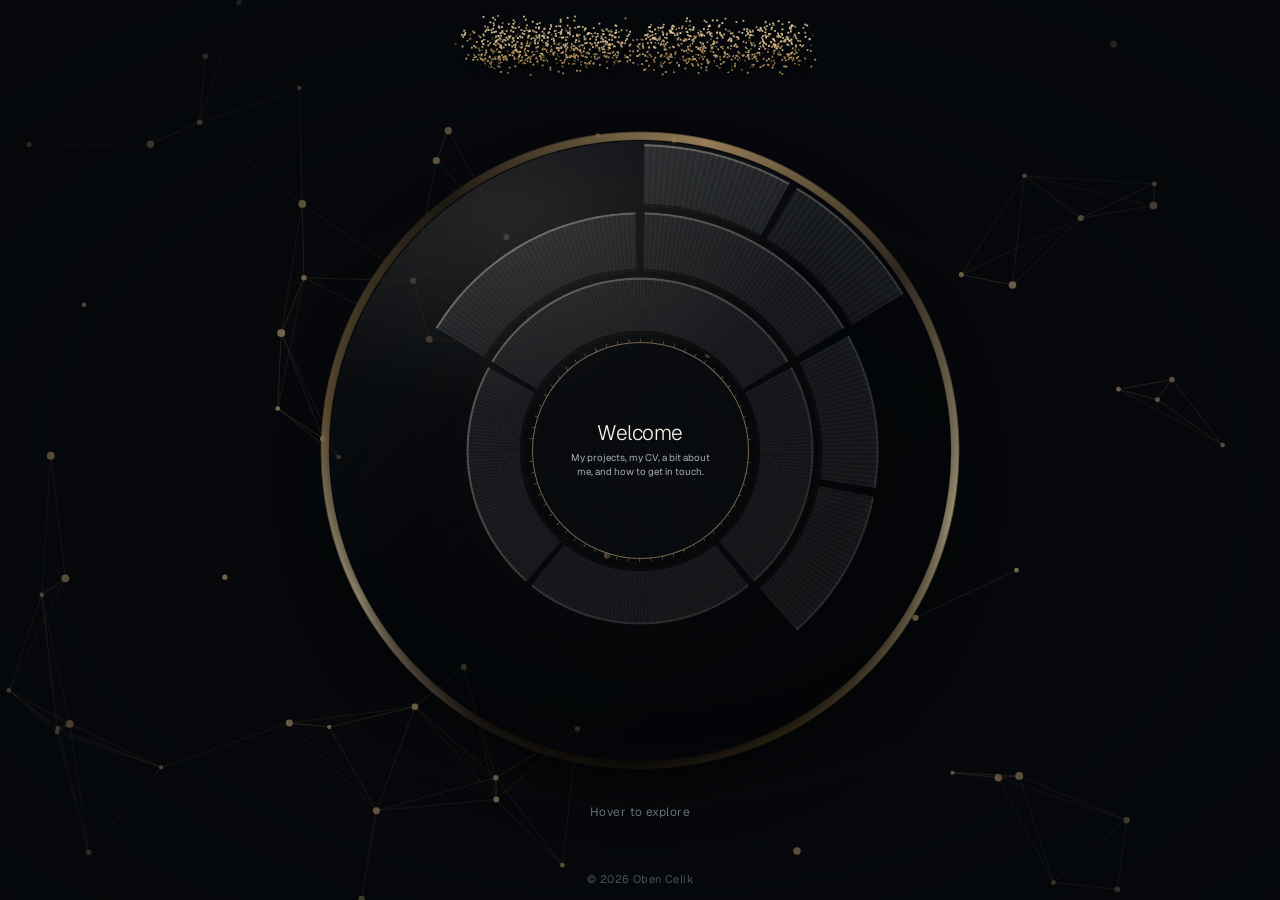
==== commit d3ee3e3f: "Home: everything on one screen, no scrolling The dial sized itself to the window height but left too" ====
--- a/index.html
+++ b/index.html
@@ -20,8 +20,9 @@
     }
     * { box-sizing: border-box; }
     html, body { margin: 0; }
+    /* the whole homepage fits one screen: svh is the height with the phone's address bar showing */
     body {
-      min-height: 100vh;
+      min-height: 100vh; min-height: 100svh;
       background: var(--bg);
       color: var(--text);
       font-family: 'Geist', 'Helvetica Neue', sans-serif;
@@ -43,10 +44,10 @@
     .site-header, main, footer { position: relative; z-index: 1; }
     .site-header {
       display: flex; flex-wrap: wrap; justify-content: center; align-items: center; gap: 16px;
-      padding: 20px clamp(16px, 4vw, 56px);
+      padding: clamp(6px, 1.6vh, 20px) clamp(16px, 4vw, 56px);
     }
     /* the name in Roman capitals, like the engraved name on a watch dial; it scales down on narrow phones */
-    .brand { text-decoration: none; font-family: 'Cinzel', Georgia, serif; font-size: clamp(30px, 9vw, 44px); font-weight: 500; letter-spacing: 0.14em; text-transform: uppercase; color: var(--accent); padding: 10px 0; }
+    .brand { text-decoration: none; font-family: 'Cinzel', Georgia, serif; font-size: clamp(30px, 9vw, 44px); font-weight: 500; letter-spacing: 0.14em; text-transform: uppercase; color: var(--accent); padding: 4px 0; }
     .brand:hover { color: var(--accent); }
     /* entrance: the name drops in with the dial, the hint arrives last */
     @keyframes drop-in { from { opacity: 0; translate: 0 -8px; } }
@@ -67,14 +68,14 @@
 
     main {
       flex: 1; display: flex; flex-direction: column; align-items: center; justify-content: center;
-      gap: 28px; padding: 8px 16px 40px;
+      gap: clamp(10px, 2.2vh, 24px); padding: 0 16px 6px;
     }
     .intro { text-align: center; display: flex; flex-direction: column; gap: 14px; max-width: 680px; }
     .eyebrow { margin: 0; font-family: 'Geist Mono', monospace; font-size: 11px; letter-spacing: 0.32em; text-transform: uppercase; color: var(--accent); }
     h1 { margin: 0; font-size: clamp(30px, 4.6vw, 54px); font-weight: 300; line-height: 1.04; letter-spacing: -0.025em; color: var(--ink); }
 
     .hint { margin: 0; font-size: 12px; letter-spacing: 0.04em; color: var(--muted); text-align: center; min-height: 1.4em; }
-    footer { padding: 0 16px 28px; text-align: center; font-size: 11px; color: #4C525A; letter-spacing: 0.04em; }
+    footer { padding: 0 16px clamp(8px, 1.6vh, 20px); text-align: center; font-size: 11px; color: #4C525A; letter-spacing: 0.04em; }
 
   </style>
 </head>
--- a/assets/dial.css
+++ b/assets/dial.css
@@ -4,7 +4,9 @@
   --ease: cubic-bezier(.22, 1, .36, 1); /* quick start, soft landing */
   font-family: 'Geist', 'Helvetica Neue', sans-serif;
 }
-.dial { position: relative; width: min(620px, 92vw, max(340px, calc(100vh - 170px))); aspect-ratio: 1 / 1; }
+/* as big as the screen allows, leaving room for the name above and the button, hint and footer below
+   (svh: the height with a phone's address bar showing, so the homepage never needs a scroll) */
+.dial { position: relative; width: min(620px, 92vw, max(240px, calc(100vh - 210px))); width: min(620px, 92vw, max(240px, calc(100svh - 210px))); aspect-ratio: 1 / 1; }
 .dial-glow { position: absolute; inset: 8%; border-radius: 50%; background: radial-gradient(circle, rgba(212,180,131,0.07) 0%, transparent 68%); pointer-events: none; }
 /* the watch case: a polished ring of brushed gold and steel, catching the light in bands */
 .dial-ring {
@@ -137,6 +139,32 @@
 body.cv-stacked .hint, body.cv-stacked footer { visibility: hidden; }
 @media (prefers-reduced-motion: reduce) { .cv-paper, .cv-paper.armed { filter: none; transform: none; transition: opacity .2s ease; } }
 
+/* Projects, About me and Contact (homepage): the nodes draw two pictures (network-bg.js); these links sit
+   over them, with a caption fading in underneath each. The SVGs only show
+   with reduced motion, when the nodes don't move. */
+.pair-card {
+  position: fixed; z-index: 4; display: block; text-decoration: none; color: var(--accent, #D4B483);
+  visibility: hidden; pointer-events: none;
+}
+.pair-card.armed { visibility: visible; pointer-events: auto; }
+.pair-mark { display: block; width: 100%; }
+.pair-mark svg { display: none; width: 100%; height: 100%; overflow: visible; }
+.pair-cap {
+  position: absolute; left: 50%; top: 100%; margin-top: 14px; width: max-content;
+  display: flex; flex-direction: column; align-items: center; gap: 5px;
+  opacity: 0; transform: translate(-50%, 6px);
+  transition: opacity .5s ease, transform .6s cubic-bezier(.22, 1, .36, 1);
+}
+.pair-card.show .pair-cap { opacity: 1; transform: translate(-50%, 0); }
+.pair-kind { font-family: 'Geist Mono', monospace; font-size: 10px; letter-spacing: .28em; text-transform: uppercase; color: var(--accent, #D4B483); }
+.pair-addr { font-family: 'Geist Mono', monospace; font-size: var(--cap, 13px); letter-spacing: .02em; color: var(--text, #A9AEB6); transition: color .25s ease; }
+.pair-card.lit .pair-addr, .pair-card:focus-visible .pair-addr { color: var(--ink, #F3EFE7); }
+.pair-card:focus-visible { outline: 1px solid var(--accent, #D4B483); outline-offset: 8px; }
+@media (prefers-reduced-motion: reduce) {
+  .pair-mark svg { display: block; }
+  .pair-cap { transition: opacity .2s ease; transform: translate(-50%, 0); }
+}
+
 /* ---------- Menu overlay (every page except the homepage) ---------- */
 .menu-overlay {
   position: fixed; inset: 0; z-index: 50;
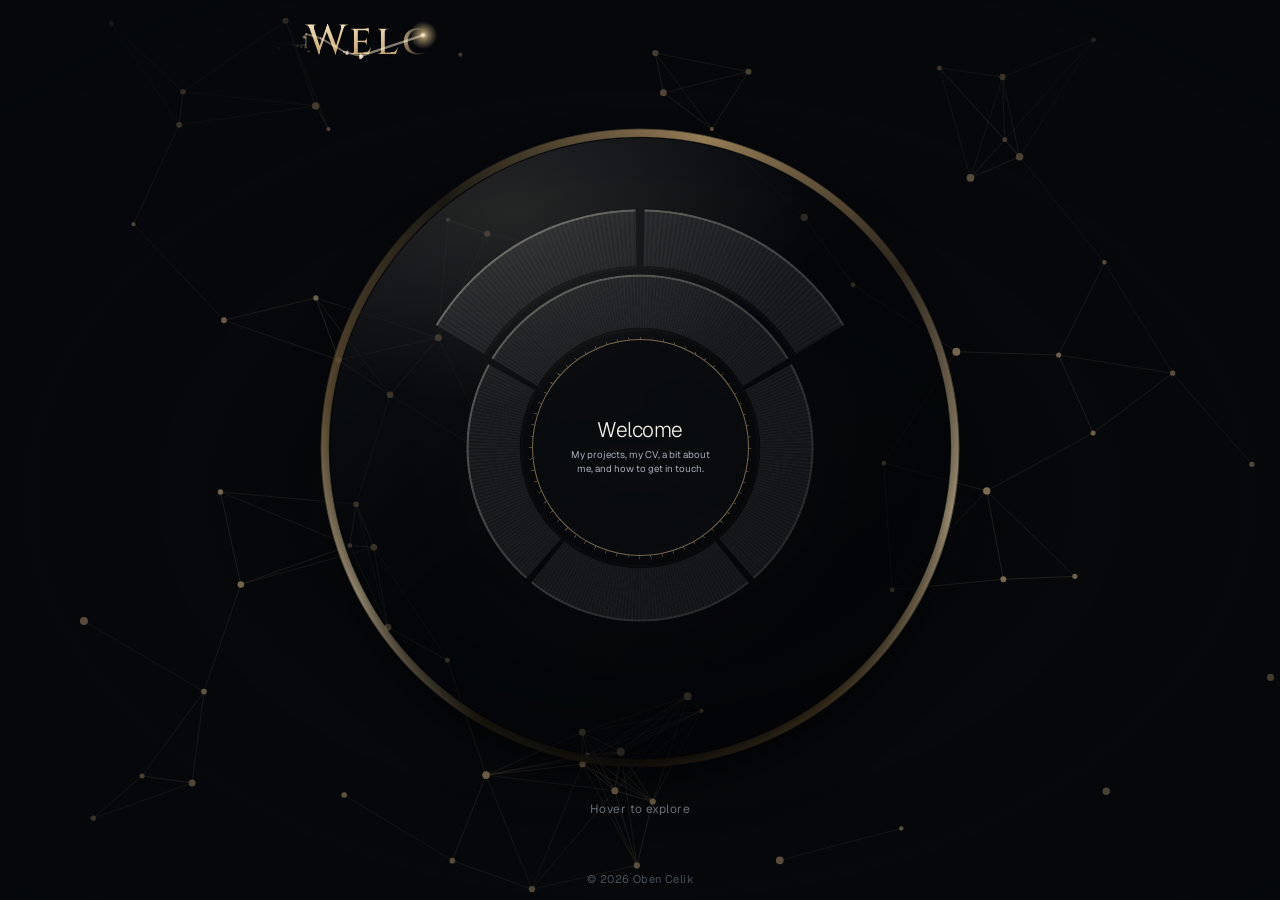
==== commit 460f4dd5: "Home: a shooting star writes "Welcome to my portfolio" instead of the name On the first homepage vis" ====
--- a/index.html
+++ b/index.html
@@ -5,6 +5,16 @@
   <meta name="viewport" content="width=device-width, initial-scale=1.0" />
   <title>OBEN CELIK</title>
   <meta name="description" content="Oben Celik, Product Manager in Lisbon. Case studies of my work, and the apps I shipped." />
+  <script>
+    // the welcome plays once per visit, never with reduced motion (assets/welcome.js)
+    (function () {
+      try {
+        if (matchMedia('(prefers-reduced-motion: reduce)').matches || sessionStorage.getItem('welcome')) return;
+        sessionStorage.setItem('welcome', '1');
+        document.documentElement.classList.add('welcome');
+      } catch (e) {}
+    })();
+  </script>
   <link rel="preconnect" href="https://fonts.googleapis.com">
   <link rel="preconnect" href="https://fonts.gstatic.com" crossorigin>
   <link href="https://fonts.googleapis.com/css2?family=Cinzel:wght@500&family=Geist:wght@300;400;500;600&family=Geist+Mono:wght@400&display=swap" rel="stylesheet">
@@ -42,33 +52,25 @@
     }
 
     .site-header, main, footer { position: relative; z-index: 1; }
-    .site-header {
-      display: flex; flex-wrap: wrap; justify-content: center; align-items: center; gap: 16px;
-      padding: clamp(6px, 1.6vh, 20px) clamp(16px, 4vw, 56px);
-    }
-    /* the name in Roman capitals, like the engraved name on a watch dial; it scales down on narrow phones */
-    .brand { text-decoration: none; font-family: 'Cinzel', Georgia, serif; font-size: clamp(30px, 9vw, 44px); font-weight: 500; letter-spacing: 0.14em; text-transform: uppercase; color: var(--accent); padding: 4px 0; }
-    .brand:hover { color: var(--accent); }
-    /* entrance: the name drops in with the dial, the hint arrives last */
-    @keyframes drop-in { from { opacity: 0; translate: 0 -8px; } }
+    /* The top band: on the first visit of a session a shooting star writes "Welcome to my portfolio"
+       in it (assets/welcome.js), then it folds away and the dial grows into the space. --band is
+       its height, and the dial's size allows for it (dial.css); the inline script in <head>
+       decides whether the welcome plays, before the first paint. */
+    @property --band { syntax: '<length>'; inherits: true; initial-value: 0px; }
+    :root { --band: 0px; transition: --band .9s var(--ease); }
+    :root.welcome { --band: clamp(56px, 10vh, 92px); }
+    .site-header { height: var(--band); overflow: hidden; }
+    .welcome-sky { position: absolute; left: 0; top: 0; pointer-events: none; }
     @keyframes fade-in { from { opacity: 0; } }
-    .brand { animation: drop-in .8s var(--ease) both; }
     .hint { animation: fade-in .6s ease 1.1s both; }
-    @media (prefers-reduced-motion: reduce) { .brand, .hint { animation: none; } }
-    /* the name is drawn on a canvas that breaks into gold dots near the cursor
-       (assets/name-particles.js): the real text stays for clicks and screen readers, just invisible */
-    .brand.as-dots { color: transparent; animation: none; }
-    /* without the canvas (reduced motion): the same satin gold, as plain text */
-    .brand:not(.as-dots) {
-      background: linear-gradient(180deg, #E8D2A6 20%, #D4B483 55%, #B08C58 90%);
-      -webkit-background-clip: text; background-clip: text; color: transparent;
-      filter: drop-shadow(0 2px 3px rgba(0,0,0,0.6));
-    }
-    .name-dots { position: absolute; left: 0; top: 0; z-index: 3; pointer-events: none; }
+    @media (prefers-reduced-motion: reduce) { .hint { animation: none; } }
 
     main {
       flex: 1; display: flex; flex-direction: column; align-items: center; justify-content: center;
       gap: clamp(10px, 2.2vh, 24px); padding: 0 16px 6px;
+      /* the dial's sections swing in at an angle, and their square boxes would poke past the screen
+         edge for a moment; phones then lay the whole page out wider. Clip sideways only. */
+      overflow-x: hidden; overflow-x: clip;
     }
     .intro { text-align: center; display: flex; flex-direction: column; gap: 14px; max-width: 680px; }
     .eyebrow { margin: 0; font-family: 'Geist Mono', monospace; font-size: 11px; letter-spacing: 0.32em; text-transform: uppercase; color: var(--accent); }
@@ -83,9 +85,7 @@
   <canvas id="network-bg" data-rgb="212, 180, 131" aria-hidden="true"></canvas>
   <div class="vignette" aria-hidden="true"></div>
 
-  <header class="site-header">
-    <a class="brand" href="index.html">Oben Celik</a>
-  </header>
+  <header class="site-header" aria-hidden="true"></header>
 
   <main>
     <h1 class="sr-only">Oben Celik, Product Manager</h1>
@@ -113,6 +113,6 @@
 
   <script src="assets/network-bg.js"></script>
   <script src="assets/dial.js"></script>
-  <script src="assets/name-particles.js"></script>
+  <script src="assets/welcome.js"></script>
 </body>
 </html>
--- a/assets/dial.css
+++ b/assets/dial.css
@@ -4,9 +4,9 @@
   --ease: cubic-bezier(.22, 1, .36, 1); /* quick start, soft landing */
   font-family: 'Geist', 'Helvetica Neue', sans-serif;
 }
-/* as big as the screen allows, leaving room for the name above and the button, hint and footer below
+/* as big as the screen allows, leaving room for the welcome band above (--band, index.html) and the button, hint and footer below
    (svh: the height with a phone's address bar showing, so the homepage never needs a scroll) */
-.dial { position: relative; width: min(620px, 92vw, max(240px, calc(100vh - 210px))); width: min(620px, 92vw, max(240px, calc(100svh - 210px))); aspect-ratio: 1 / 1; }
+.dial { position: relative; width: min(620px, 92vw, max(240px, calc(100vh - 124px - var(--band, 0px)))); width: min(620px, 92vw, max(240px, calc(100svh - 124px - var(--band, 0px)))); aspect-ratio: 1 / 1; }
 .dial-glow { position: absolute; inset: 8%; border-radius: 50%; background: radial-gradient(circle, rgba(212,180,131,0.07) 0%, transparent 68%); pointer-events: none; }
 /* the watch case: a polished ring of brushed gold and steel, catching the light in bands */
 .dial-ring {
